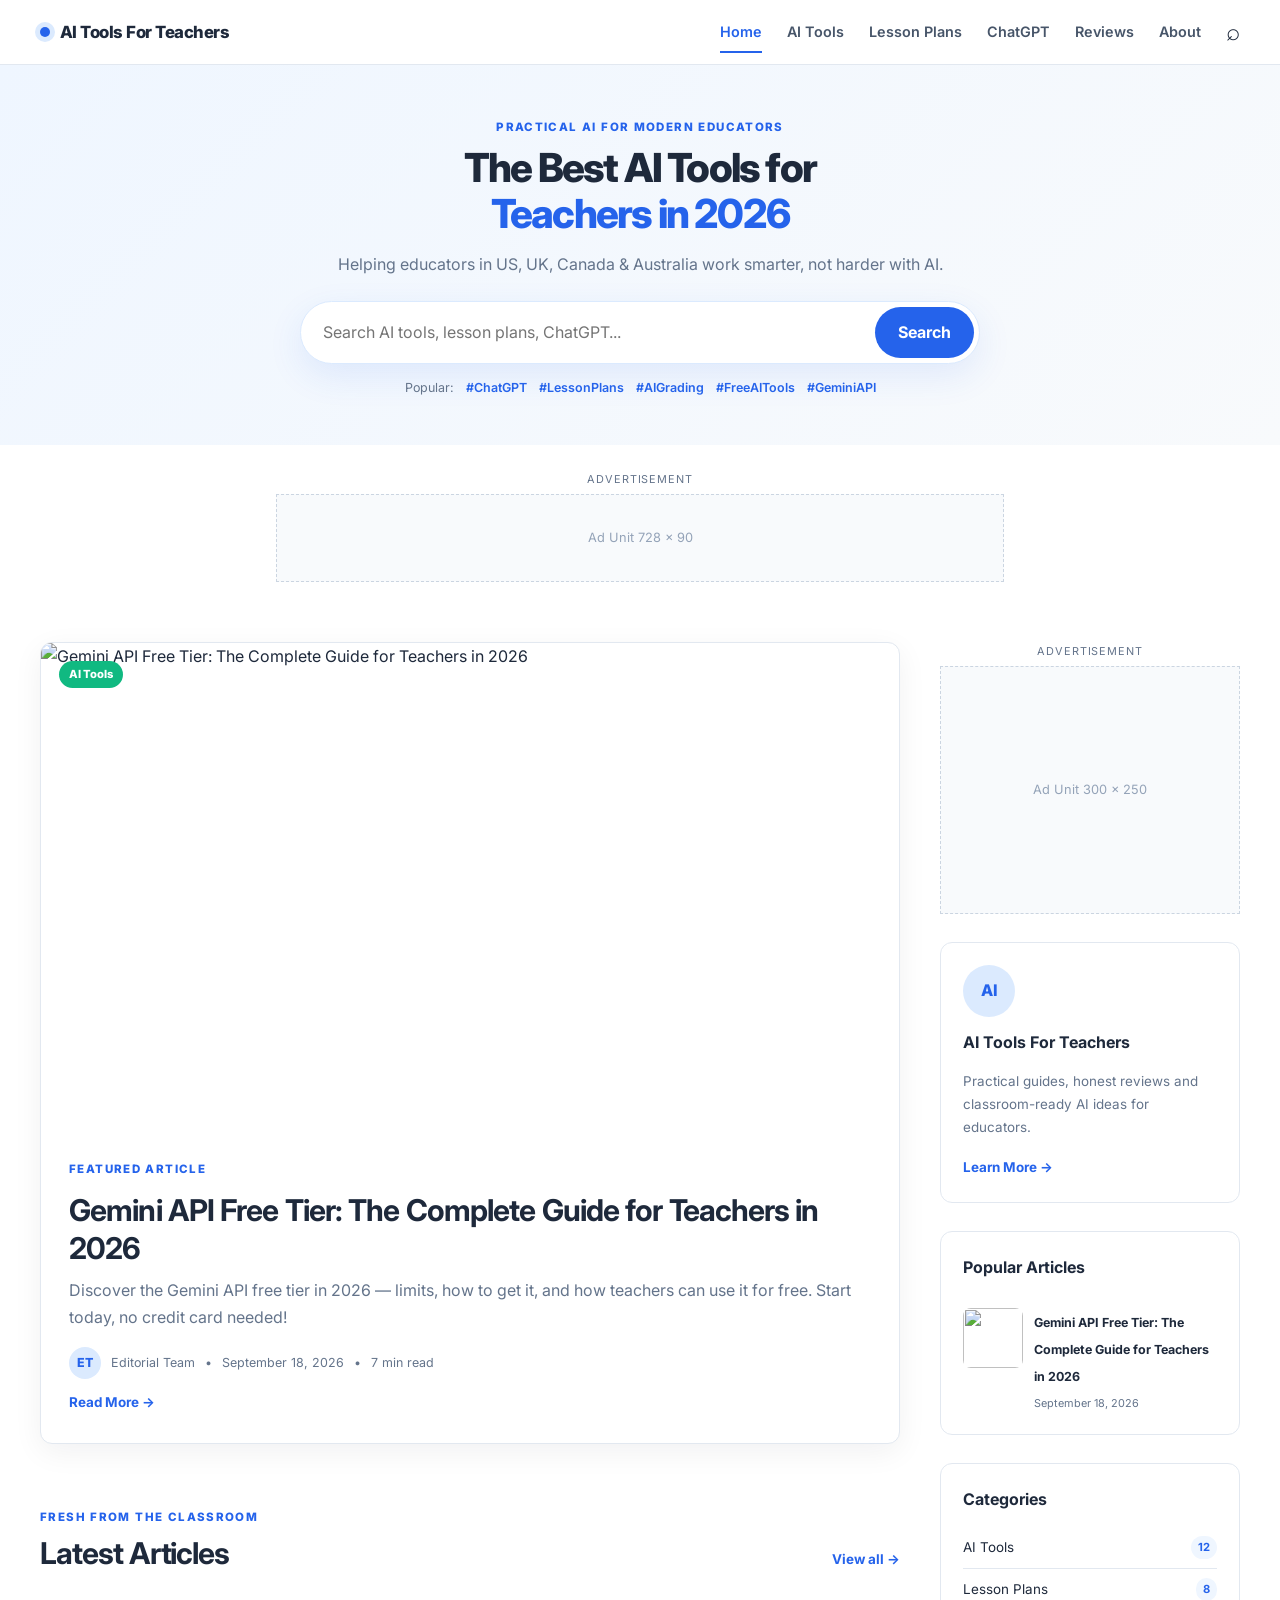
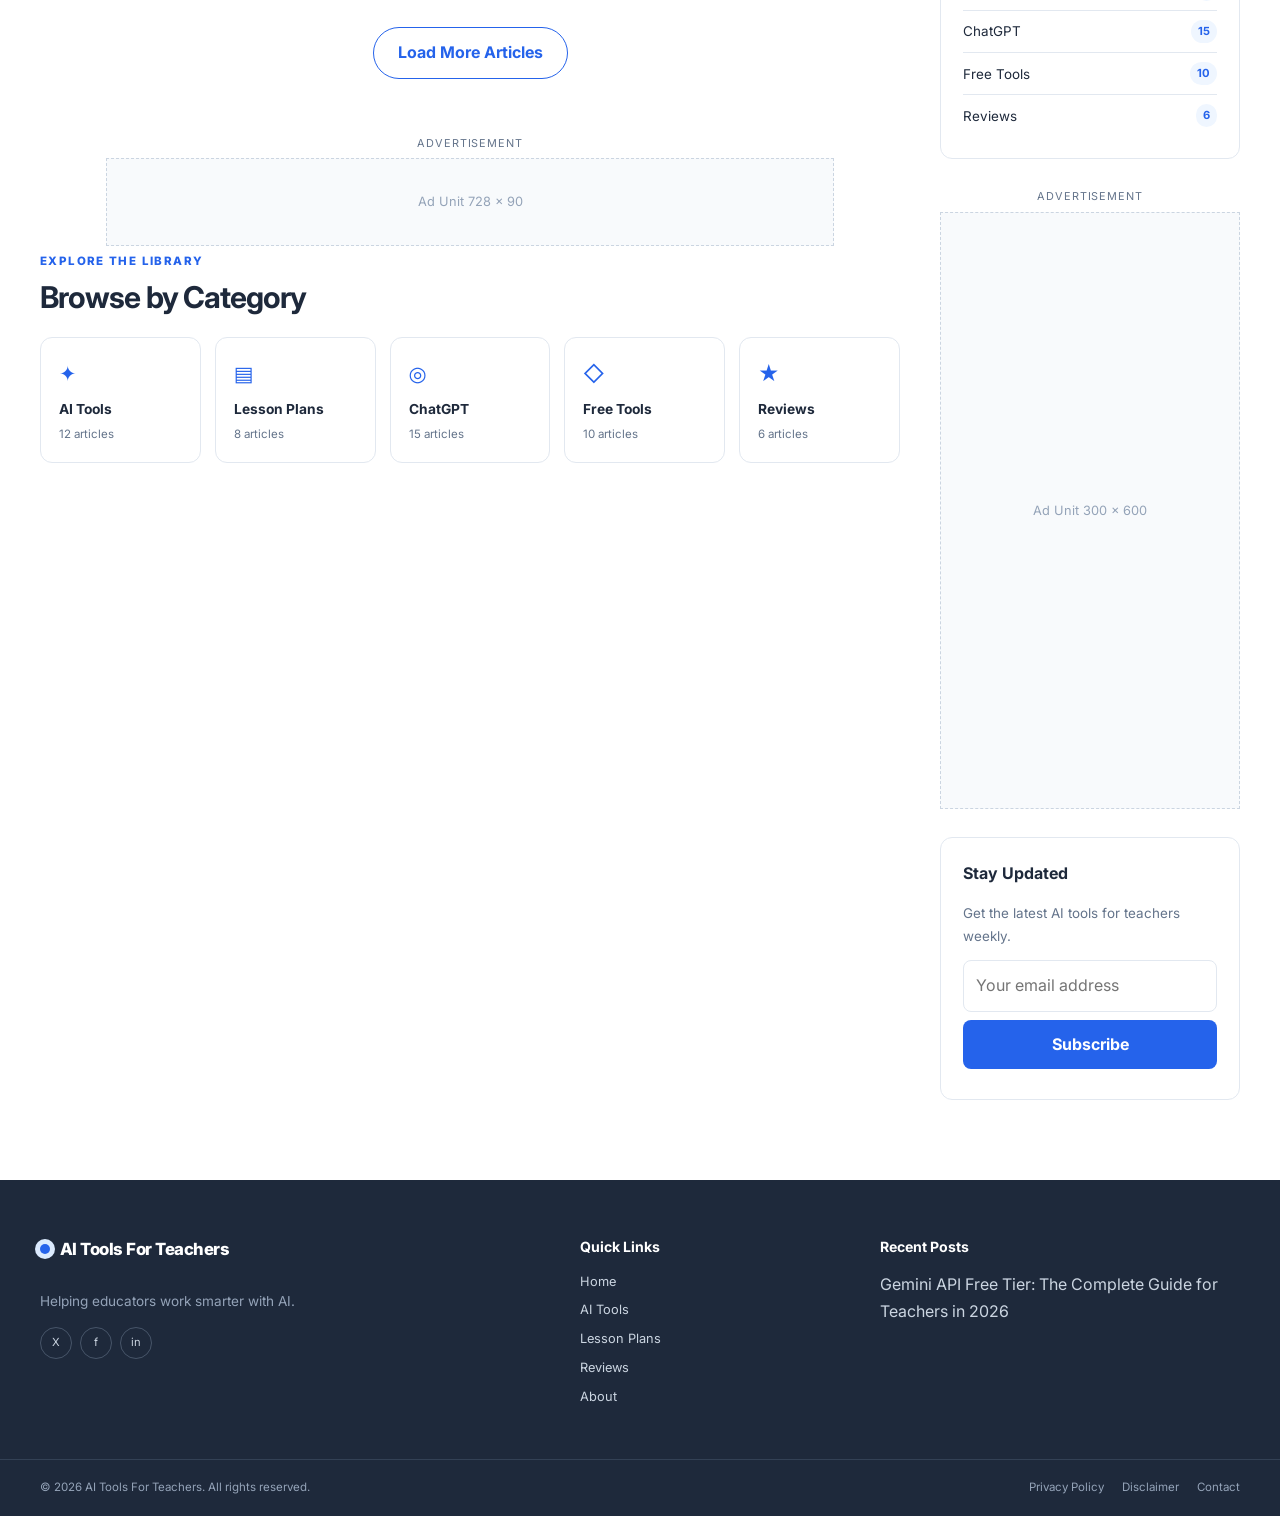
==== index.html @ ed25588e "Add files via upload" ====
<!DOCTYPE html>
<html lang="en">
<head>
  <meta charset="UTF-8">
  <meta name="viewport" content="width=device-width, initial-scale=1.0">
  <meta name="robots" content="index, follow">
  <title>AI Tools For Teachers | The Best AI Tools for Teachers in 2026</title>
  <meta name="description" content="AI Tools For Teachers helps educators discover practical AI tools, lesson planning ideas, ChatGPT resources and honest reviews in 2026.">
  <link rel="canonical" href="https://aitoolsforteachers.example/">
  <meta property="og:type" content="website">
  <meta property="og:title" content="AI Tools For Teachers | The Best AI Tools for Teachers in 2026">
  <meta property="og:description" content="Helping educators work smarter with AI.">
  <meta property="og:image" content="https://picsum.photos/1200/630?random=101">
  <meta property="og:url" content="https://aitoolsforteachers.example/">
  <meta name="twitter:card" content="summary_large_image">
  <meta name="twitter:title" content="AI Tools For Teachers">
  <meta name="twitter:description" content="Helping educators work smarter with AI.">
  <meta name="twitter:image" content="https://picsum.photos/1200/630?random=101">
  <link rel="preconnect" href="https://fonts.googleapis.com">
  <link rel="preconnect" href="https://fonts.gstatic.com" crossorigin>
  <link href="https://fonts.googleapis.com/css2?family=Inter:wght@400;500;600;700;800&display=swap" rel="stylesheet">
  <link rel="stylesheet" href="css/style.css">
  <script type="application/ld+json">
  {
    "@context":"https://schema.org",
    "@type":"WebSite",
    "name":"AI Tools For Teachers",
    "description":"Helping educators work smarter with AI.",
    "url":"https://aitoolsforteachers.example/"
  }
  </script>
</head>
<body>
  <!-- Header / Navigation -->
  <header class="site-header" id="siteHeader">
    <div class="container nav-wrap">
      <a class="brand" href="index.html" aria-label="AI Tools For Teachers home">
        <span class="brand-dot" aria-hidden="true"></span>
        <span>AI Tools For Teachers</span>
      </a>
      <button class="menu-toggle" id="menuToggle" aria-label="Open menu" aria-expanded="false">
        <span></span><span></span><span></span>
      </button>
      <nav class="main-nav" id="mainNav" aria-label="Main navigation">
        <a href="index.html" class="nav-link active">Home</a>
        <a href="category.html?category=AI%20Tools" class="nav-link">AI Tools</a>
        <a href="category.html?category=Lesson%20Plans" class="nav-link">Lesson Plans</a>
        <a href="category.html?category=ChatGPT" class="nav-link">ChatGPT</a>
        <a href="category.html?category=Reviews" class="nav-link">Reviews</a>
        <a href="about.html" class="nav-link">About</a>
        <button class="nav-search" id="navSearch" aria-label="Open search">⌕</button>
      </nav>
    </div>
  </header>

  <!-- Hero -->
  <main>
    <section class="hero">
      <div class="container hero-inner">
        <span class="eyebrow">Practical AI for modern educators</span>
        <h1>The Best AI Tools for<br><span>Teachers in 2026</span></h1>
        <p>Helping educators in US, UK, Canada &amp; Australia work smarter, not harder with AI.</p>
        <form class="hero-search" id="heroSearch">
          <label class="sr-only" for="searchInput">Search articles</label>
          <input id="searchInput" type="search" placeholder="Search AI tools, lesson plans, ChatGPT..." autocomplete="off">
          <button type="submit">Search</button>
        </form>
        <div class="popular-tags" aria-label="Popular topics">
          <span>Popular:</span>
          <a href="category.html?category=ChatGPT">#ChatGPT</a>
          <a href="category.html?category=Lesson%20Plans">#LessonPlans</a>
          <a href="category.html?category=AI%20Tools">#AIGrading</a>
          <a href="category.html?category=Free%20Tools">#FreeAITools</a>
          <a href="category.html?category=AI%20Tools">#GeminiAPI</a>
        </div>
      </div>
    </section>

    <!-- Below Hero Ad -->
    <div class="container ad-wrap">
      <div class="ad-unit ad-728x90"><span class="ad-label">Advertisement</span><div class="ad-placeholder">Ad Unit 728 × 90</div></div>
    </div>

    <!-- Main Content + Sidebar -->
    <section class="section">
      <div class="container content-layout">
        <div class="main-column">
          <!-- Featured Post -->
          <section id="featuredSection">
            <div id="featuredPost"></div>
          </section>

          <!-- Latest Articles -->
          <section class="latest-section">
            <div class="section-heading">
              <div><span class="eyebrow">Fresh from the classroom</span><h2>Latest Articles</h2></div>
              <a href="category.html" class="text-link">View all →</a>
            </div>
            <div class="posts-grid" id="postsGrid"></div>
            <button class="load-more" id="loadMore" type="button">Load More Articles</button>
          </section>

          <!-- In-content Ad -->
          <div class="ad-unit ad-728x90 article-ad"><span class="ad-label">Advertisement</span><div class="ad-placeholder">Ad Unit 728 × 90</div></div>

          <!-- Categories -->
          <section class="categories-section">
            <div class="section-heading"><div><span class="eyebrow">Explore the library</span><h2>Browse by Category</h2></div></div>
            <div class="category-cards">
              <a class="category-card" href="category.html?category=AI%20Tools"><span class="category-icon">✦</span><strong>AI Tools</strong><small>12 articles</small></a>
              <a class="category-card" href="category.html?category=Lesson%20Plans"><span class="category-icon">▤</span><strong>Lesson Plans</strong><small>8 articles</small></a>
              <a class="category-card" href="category.html?category=ChatGPT"><span class="category-icon">◎</span><strong>ChatGPT</strong><small>15 articles</small></a>
              <a class="category-card" href="category.html?category=Free%20Tools"><span class="category-icon">◇</span><strong>Free Tools</strong><small>10 articles</small></a>
              <a class="category-card" href="category.html?category=Reviews"><span class="category-icon">★</span><strong>Reviews</strong><small>6 articles</small></a>
            </div>
          </section>
        </div>

        <!-- Sidebar -->
        <aside class="sidebar">
          <div class="ad-unit ad-300x250"><span class="ad-label">Advertisement</span><div class="ad-placeholder">Ad Unit 300 × 250</div></div>

          <div class="sidebar-card about-widget">
            <div class="mini-avatar">AI</div>
            <h3>AI Tools For Teachers</h3>
            <p>Practical guides, honest reviews and classroom-ready AI ideas for educators.</p>
            <a href="about.html" class="text-link">Learn More →</a>
          </div>

          <div class="sidebar-card">
            <h3>Popular Articles</h3>
            <div id="popularPosts"></div>
          </div>

          <div class="sidebar-card">
            <h3>Categories</h3>
            <div class="category-list">
              <a href="category.html?category=AI%20Tools"><span>AI Tools</span><b>12</b></a>
              <a href="category.html?category=Lesson%20Plans"><span>Lesson Plans</span><b>8</b></a>
              <a href="category.html?category=ChatGPT"><span>ChatGPT</span><b>15</b></a>
              <a href="category.html?category=Free%20Tools"><span>Free Tools</span><b>10</b></a>
              <a href="category.html?category=Reviews"><span>Reviews</span><b>6</b></a>
            </div>
          </div>

          <div class="ad-unit ad-300x600"><span class="ad-label">Advertisement</span><div class="ad-placeholder">Ad Unit 300 × 600</div></div>

          <div class="sidebar-card newsletter">
            <h3>Stay Updated</h3>
            <p>Get the latest AI tools for teachers weekly.</p>
            <form id="newsletterForm">
              <input type="email" placeholder="Your email address" required aria-label="Email address">
              <button type="submit">Subscribe</button>
            </form>
            <small id="newsletterMessage" class="form-message"></small>
          </div>
        </aside>
      </div>
    </section>
  </main>

  <!-- Footer -->
  <footer class="site-footer">
    <div class="container footer-grid">
      <div><a class="brand footer-brand" href="index.html"><span class="brand-dot"></span>AI Tools For Teachers</a><p>Helping educators work smarter with AI.</p><div class="socials"><a href="#" aria-label="Twitter">X</a><a href="#" aria-label="Facebook">f</a><a href="#" aria-label="LinkedIn">in</a></div></div>
      <div><h3>Quick Links</h3><a href="index.html">Home</a><a href="category.html?category=AI%20Tools">AI Tools</a><a href="category.html?category=Lesson%20Plans">Lesson Plans</a><a href="category.html?category=Reviews">Reviews</a><a href="about.html">About</a></div>
      <div><h3>Recent Posts</h3><div id="footerPosts"></div></div>
    </div>
    <div class="footer-bottom"><div class="container"><span>© 2026 AI Tools For Teachers. All rights reserved.</span><div><a href="#">Privacy Policy</a><a href="#">Disclaimer</a><a href="#">Contact</a></div></div></div>
  </footer>

  <script src="js/posts.js" defer></script>
  <script src="js/main.js" defer></script>
</body>
</html>
---- css/style.css ----
/* =========================================================
   AI TOOLS FOR TEACHERS — MASTER STYLESHEET
   ========================================================= */
:root{--primary:#2563EB;--secondary:#F8FAFC;--accent:#10B981;--text:#1E293B;--muted:#64748B;--white:#FFF;--border:#E2E8F0;--shadow:0 8px 30px rgba(15,23,42,.06);--radius:12px;--container:1200px}
*{box-sizing:border-box}html{scroll-behavior:smooth}body{margin:0;font-family:Inter,system-ui,sans-serif;color:var(--text);background:#fff;font-size:16px;line-height:1.7}a{color:inherit;text-decoration:none}img{display:block;max-width:100%}button,input,textarea{font:inherit}.container{width:min(calc(100% - 40px),var(--container));margin-inline:auto}.sr-only{position:absolute;width:1px;height:1px;padding:0;margin:-1px;overflow:hidden;clip:rect(0,0,0,0);white-space:nowrap;border:0}
.site-header{height:65px;background:rgba(255,255,255,.96);border-bottom:1px solid var(--border);position:sticky;top:0;z-index:100;transition:box-shadow .25s}.site-header.scrolled{box-shadow:0 5px 22px rgba(15,23,42,.08)}.nav-wrap{height:65px;display:flex;align-items:center;justify-content:space-between}.brand{display:inline-flex;align-items:center;gap:10px;font-weight:800;letter-spacing:-.03em;font-size:1.05rem}.brand-dot{width:10px;height:10px;background:var(--primary);border-radius:50%;display:inline-block;box-shadow:0 0 0 5px #dbeafe}.main-nav{display:flex;align-items:center;gap:25px}.nav-link{font-size:.9rem;font-weight:600;color:#475569;position:relative}.nav-link:hover,.nav-link.active{color:var(--primary)}.nav-link.active:after{content:"";height:2px;background:var(--primary);position:absolute;left:0;right:0;bottom:-8px}.nav-search{border:0;background:transparent;color:var(--text);font-size:1.5rem;cursor:pointer;padding:2px 0}.menu-toggle{display:none;border:0;background:transparent;padding:8px;cursor:pointer}.menu-toggle span{display:block;width:23px;height:2px;background:var(--text);margin:5px}
.hero{height:380px;background:linear-gradient(135deg,#EFF6FF 0%,#F8FAFC 100%);display:flex;align-items:center;text-align:center}.hero-inner{max-width:900px}.eyebrow{display:inline-block;text-transform:uppercase;letter-spacing:.12em;font-size:.72rem;font-weight:800;color:var(--primary);margin-bottom:8px}.hero h1,.page-hero h1{font-size:2.5rem;line-height:1.15;letter-spacing:-.045em;margin:0 0 14px;font-weight:800}.hero h1 span{color:var(--primary)}.hero p{color:var(--muted);margin:0 auto 22px;max-width:650px}.hero-search{width:min(680px,100%);display:flex;margin:0 auto 13px;background:#fff;border:1px solid #dbeafe;border-radius:999px;padding:5px;box-shadow:0 12px 35px rgba(37,99,235,.1)}.hero-search input{border:0;outline:0;padding:12px 17px;flex:1;background:transparent;min-width:0}.hero-search button,.newsletter button,.btn-primary{border:0;background:var(--primary);color:#fff;font-weight:700;border-radius:999px;padding:11px 23px;cursor:pointer}.popular-tags{display:flex;justify-content:center;gap:12px;flex-wrap:wrap;font-size:.78rem;color:var(--muted)}.popular-tags a{color:var(--primary);font-weight:600}.ad-wrap{padding-top:25px}.ad-unit{display:flex;flex-direction:column;align-items:center;color:var(--muted);font-size:.68rem}.ad-label{text-transform:uppercase;letter-spacing:.08em;margin-bottom:6px}.ad-placeholder{width:100%;height:100%;border:1px dashed #CBD5E1;background:#F8FAFC;display:flex;align-items:center;justify-content:center;color:#94A3B8;font-size:.8rem}.ad-728x90{width:100%;max-width:728px;height:112px;margin-inline:auto}.ad-300x250{width:300px;height:272px}.ad-300x600{width:300px;height:622px}.ad-in-content,.ad-after-content{height:112px;width:100%;max-width:728px;margin:36px auto}.section{padding:60px 0}.content-layout{display:grid;grid-template-columns:minmax(0,1fr) 300px;gap:40px;align-items:start}.sidebar{display:flex;flex-direction:column;gap:28px;position:sticky;top:88px}.main-column{min-width:0}.featured-card{border:1px solid var(--border);border-radius:var(--radius);overflow:hidden;background:#fff;box-shadow:var(--shadow);transition:transform .2s,box-shadow .2s}.featured-card:hover{transform:translateY(-3px);box-shadow:0 14px 40px rgba(15,23,42,.1)}.featured-image-wrap{position:relative;aspect-ratio:16/9;background:#e2e8f0}.featured-image-wrap img{width:100%;height:100%;object-fit:cover}.post-badge{position:absolute;left:18px;top:18px;background:var(--accent);color:#fff;border-radius:999px;padding:4px 10px;font-size:.7rem;font-weight:800}.featured-content{padding:28px}.featured-content h2{font-size:1.875rem;line-height:1.25;margin:5px 0 10px;letter-spacing:-.03em}.featured-content p{color:var(--muted);margin:0 0 15px}.post-meta{display:flex;align-items:center;gap:10px;color:var(--muted);font-size:.78rem;flex-wrap:wrap}.avatar{width:32px;height:32px;border-radius:50%;background:#dbeafe;color:var(--primary);display:inline-flex;align-items:center;justify-content:center;font-weight:800}.read-link,.text-link{color:var(--primary);font-size:.84rem;font-weight:700;display:inline-block;margin-top:12px}.latest-section{margin-top:58px}.section-heading{display:flex;align-items:end;justify-content:space-between;margin-bottom:22px}.section-heading h2{font-size:1.875rem;line-height:1.2;letter-spacing:-.035em;margin:0}.section-heading .text-link{margin:0}.posts-grid{display:grid;grid-template-columns:repeat(2,minmax(0,1fr));gap:24px}.post-card{border:1px solid var(--border);border-radius:var(--radius);background:#fff;overflow:hidden;box-shadow:var(--shadow);transition:transform .2s,box-shadow .2s;display:flex;flex-direction:column}.post-card:hover{transform:translateY(-4px);box-shadow:0 16px 40px rgba(15,23,42,.1)}.card-image{aspect-ratio:16/9;overflow:hidden;background:#e2e8f0}.card-image img{width:100%;height:100%;object-fit:cover;transition:transform .35s}.post-card:hover .card-image img{transform:scale(1.03)}.card-content{padding:21px;display:flex;flex-direction:column;height:100%}.card-content h3{font-size:1.1rem;line-height:1.35;margin:8px 0}.card-content p{color:var(--muted);font-size:.88rem;margin:0 0 10px}.card-content .post-meta{margin-top:auto}.card-content .read-link{margin-top:12px}.load-more{display:block;margin:34px auto 0;padding:11px 24px;border:1px solid var(--primary);color:var(--primary);background:#fff;border-radius:999px;font-weight:700;cursor:pointer}.load-more:hover{background:#EFF6FF}.sidebar-card{border:1px solid var(--border);border-radius:var(--radius);padding:22px;background:#fff}.sidebar-card h3{font-size:1rem;margin:0 0 14px}.sidebar-card p{font-size:.84rem;color:var(--muted);margin:5px 0}.about-widget{text-align:left}.mini-avatar{width:52px;height:52px;border-radius:50%;background:#dbeafe;color:var(--primary);display:flex;align-items:center;justify-content:center;font-weight:800;margin-bottom:12px}.mini-avatar.large{width:76px;height:76px;font-size:1.2rem}.popular-item{display:grid;grid-template-columns:60px 1fr;gap:11px;padding:13px 0;border-bottom:1px solid var(--border)}.popular-item:last-child{border-bottom:0;padding-bottom:0}.popular-item img{width:60px;height:60px;object-fit:cover;border-radius:8px}.popular-item a{font-size:.78rem;font-weight:700;line-height:1.35}.popular-item small{display:block;color:var(--muted);font-size:.68rem;margin-top:4px}.category-list a{display:flex;align-items:center;justify-content:space-between;padding:9px 0;border-bottom:1px solid var(--border);font-size:.84rem}.category-list a:last-child{border-bottom:0}.category-list b{font-size:.7rem;background:#EFF6FF;color:var(--primary);border-radius:999px;padding:2px 7px}.newsletter input{width:100%;padding:11px 12px;border:1px solid var(--border);border-radius:8px;outline:0;margin:8px 0}.newsletter button{width:100%;border-radius:8px}.form-message{display:block;color:var(--accent);font-size:.72rem;margin-top:8px}.category-cards{display:grid;grid-template-columns:repeat(5,1fr);gap:14px}.category-card{border:1px solid var(--border);border-radius:var(--radius);padding:18px;background:#fff;display:flex;flex-direction:column;gap:3px;transition:transform .2s,border-color .2s}.category-card:hover{transform:translateY(-3px);border-color:#bfdbfe}.category-icon{font-size:1.3rem;color:var(--primary);margin-bottom:4px}.category-card strong{font-size:.86rem}.category-card small{color:var(--muted);font-size:.72rem}.article-ad{margin-top:55px}.site-footer{background:#1E293B;color:#cbd5e1;margin-top:20px;padding-top:55px}.footer-grid{display:grid;grid-template-columns:2fr 1fr 1.5fr;gap:60px;padding-bottom:45px}.footer-brand{color:#fff;margin-bottom:13px}.footer-grid p{color:#94a3b8;font-size:.85rem;max-width:330px}.footer-grid h3{font-size:.88rem;color:#fff;margin:0 0 12px}.footer-grid>div>a:not(.brand){display:block;font-size:.8rem;margin:7px 0;color:#cbd5e1}.socials{display:flex;gap:8px;margin-top:14px}.socials a,.author-social a{width:32px;height:32px;border:1px solid #475569;border-radius:50%;display:inline-flex;align-items:center;justify-content:center;font-size:.7rem}.footer-bottom{border-top:1px solid #334155;padding:18px 0;font-size:.72rem;color:#94a3b8}.footer-bottom .container{display:flex;justify-content:space-between;gap:20px}.footer-bottom a{margin-left:18px}.post-page{padding:45px 0 70px}.post-layout{display:grid;grid-template-columns:minmax(0,780px) 300px;gap:55px;align-items:start;justify-content:center}.post-main{min-width:0}.breadcrumb{display:flex;gap:8px;color:var(--muted);font-size:.76rem;margin-bottom:22px}.breadcrumb a{color:var(--primary)}.post-header .post-badge{position:static;display:inline-block}.post-header h1{font-size:2.5rem;line-height:1.15;letter-spacing:-.045em;margin:12px 0 15px}.post-header .post-meta{margin-bottom:25px}.post-featured{width:100%;aspect-ratio:16/9;object-fit:cover;border-radius:12px}.image-caption{font-size:.72rem;color:var(--muted);margin-top:7px}.post-body{font-size:1rem;line-height:1.8}.post-body .lead{font-size:1.12rem;color:#334155}.post-body h2{font-size:1.875rem;line-height:1.3;margin:45px 0 14px;padding-left:14px;border-left:4px solid var(--primary)}.post-body h3{font-size:1.5rem;margin:32px 0 10px}.post-body p{margin:20px 0}.post-body ul,.post-body ol{padding-left:25px;margin:20px 0}.post-body li{margin:8px 0}.post-body blockquote{margin:28px 0;padding:17px 20px;border-left:4px solid var(--primary);background:#EFF6FF;color:#334155;border-radius:0 8px 8px 0}.post-body pre{background:#0f172a;color:#e2e8f0;border-radius:10px;padding:18px;overflow:auto;font-size:.82rem;line-height:1.6}.post-body table{width:100%;border-collapse:collapse;margin:25px 0;font-size:.85rem}.post-body th,.post-body td{padding:11px;border:1px solid var(--border);text-align:left}.post-body th{background:#f1f5f9}.post-body tbody tr:nth-child(even){background:#f8fafc}.post-body a{color:var(--primary);text-decoration:underline}.post-tags{display:flex;gap:8px;flex-wrap:wrap;margin:30px 0}.post-tags a{background:#EFF6FF;color:var(--primary);border-radius:999px;padding:5px 11px;font-size:.74rem;font-weight:700}.author-box{display:flex;gap:20px;padding:24px;background:#F8FAFC;border:1px solid var(--border);border-radius:12px;margin:25px 0}.author-avatar{width:70px;height:70px;border-radius:50%;background:#dbeafe;color:var(--primary);display:flex;align-items:center;justify-content:center;font-weight:800;flex:0 0 auto}.author-box h3{margin:0;font-size:1rem}.author-box p{font-size:.82rem;color:var(--muted);margin:5px 0}.author-social{display:flex;gap:7px;margin-top:8px}.related-section{margin-top:55px}.related-grid{display:grid;grid-template-columns:repeat(3,1fr);gap:18px}.comments{margin-top:60px}.comments h2{font-size:1.5rem;margin-bottom:4px}.comments p{color:var(--muted);font-size:.85rem}.form-row{display:grid;grid-template-columns:1fr 1fr;gap:14px}.comments input,.comments textarea{width:100%;border:1px solid var(--border);border-radius:8px;padding:12px;margin:8px 0;outline:0;resize:vertical}.page-hero{background:#F8FAFC;padding:65px 0}.page-hero p{color:var(--muted);max-width:700px}.category-grid{grid-template-columns:repeat(2,1fr)}.narrow-content{max-width:900px}.about-intro{display:grid;grid-template-columns:90px 1fr;gap:25px;align-items:start;margin-bottom:45px}.prose{max-width:780px}.prose h2{font-size:1.7rem;margin-top:40px}.prose li{margin:8px 0}
@media(max-width:1023px){.main-nav{gap:15px}.content-layout{grid-template-columns:minmax(0,1fr) 260px;gap:25px}.sidebar{position:static}.ad-300x250,.ad-300x600{width:100%}.category-cards{grid-template-columns:repeat(3,1fr)}.post-layout{grid-template-columns:minmax(0,1fr) 260px;gap:30px}}
@media(max-width:767px){.container{width:min(calc(100% - 28px),var(--container))}.site-header,.nav-wrap{height:62px}.menu-toggle{display:block}.main-nav{display:none;position:absolute;top:62px;left:0;right:0;background:#fff;border-bottom:1px solid var(--border);padding:15px;flex-direction:column;align-items:stretch;gap:0;box-shadow:0 12px 25px rgba(15,23,42,.08)}.main-nav.open{display:flex}.nav-link{padding:10px 4px}.nav-link.active:after{display:none}.nav-search{align-self:flex-start;padding:10px 4px}.hero{height:auto;min-height:340px;padding:48px 0}.hero h1,.page-hero h1,.post-header h1{font-size:2rem}.hero p{font-size:.9rem}.hero-search{padding:4px}.hero-search button{padding:10px 17px}.popular-tags{gap:8px}.section{padding:36px 0}.content-layout,.post-layout{display:flex;flex-direction:column}.main-column,.post-main,.sidebar{width:100%}.sidebar{gap:22px}.posts-grid,.category-grid{grid-template-columns:1fr}.featured-content{padding:21px}.featured-content h2{font-size:1.5rem}.section-heading{align-items:start}.section-heading h2{font-size:1.5rem}.category-cards{display:flex;overflow-x:auto;padding-bottom:8px}.category-card{min-width:150px}.ad-300x600{height:272px}.ad-728x90,.ad-in-content,.ad-after-content{height:100px}.footer-grid{grid-template-columns:1fr;gap:28px;padding-bottom:32px}.footer-bottom .container{display:block}.footer-bottom .container>div{margin-top:8px}.footer-bottom a{margin:0 15px 0 0}.post-page{padding:30px 0 50px}.post-body h2{font-size:1.5rem;margin-top:35px}.post-body h3{font-size:1.2rem}.related-grid{grid-template-columns:1fr}.author-box{align-items:flex-start}.form-row{grid-template-columns:1fr}.about-intro{grid-template-columns:1fr}.page-hero{padding:45px 0}.post-featured{border-radius:8px}}
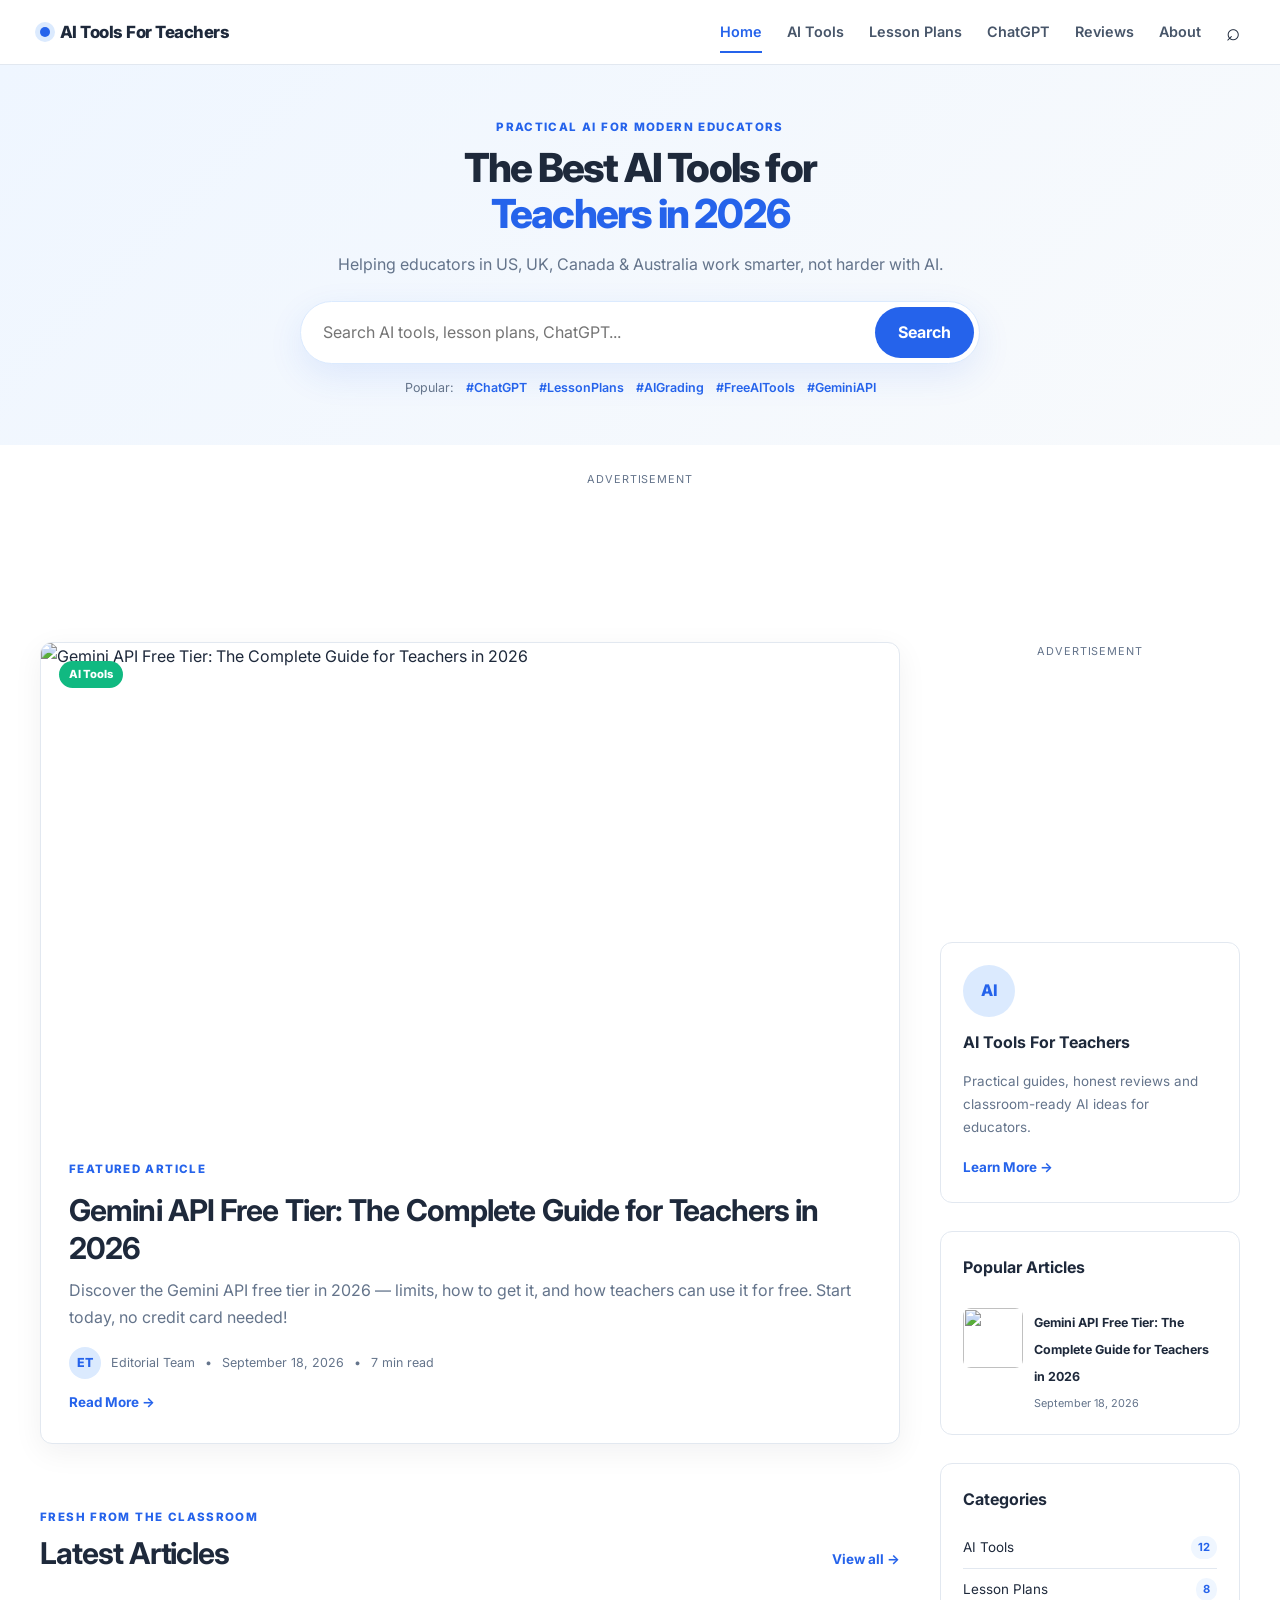
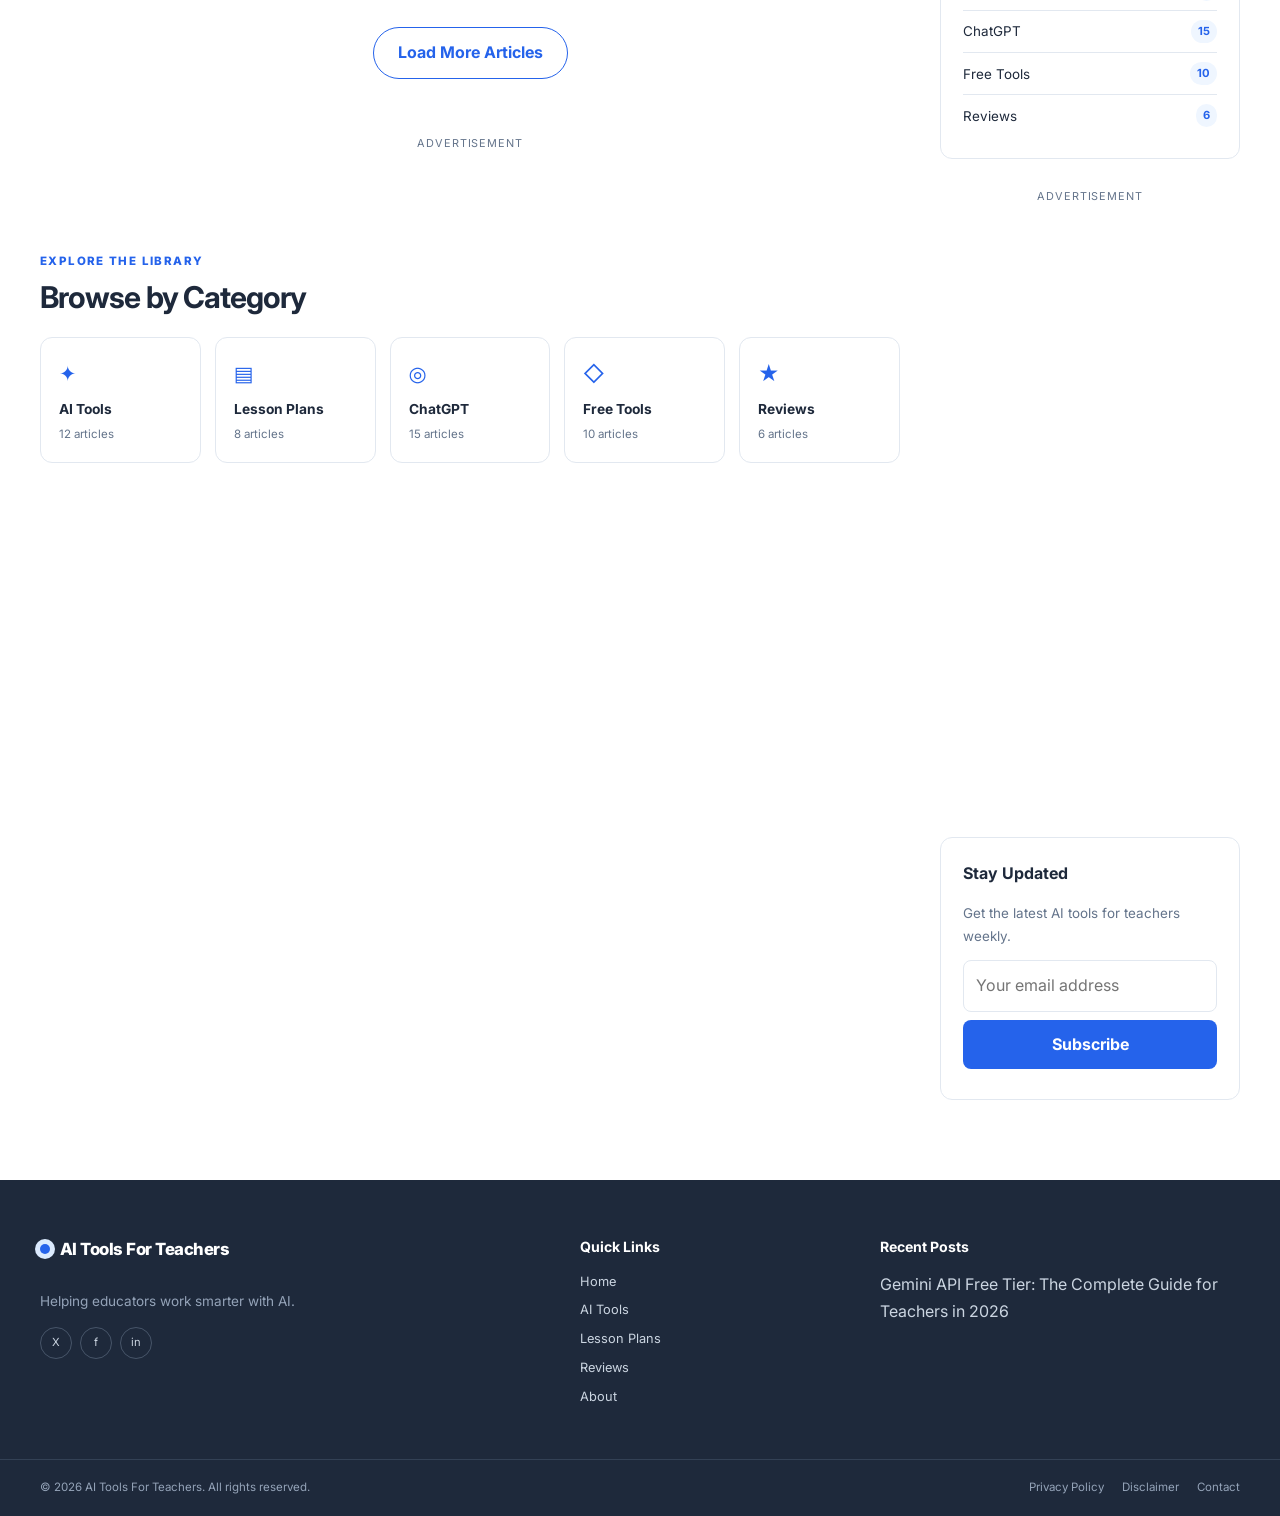
==== commit cadeb672: "Add Eonads ad tags to index, category, and post pages" ====
--- a/index.html
+++ b/index.html
@@ -78,7 +78,9 @@
 
     <!-- Below Hero Ad -->
     <div class="container ad-wrap">
-      <div class="ad-unit ad-728x90"><span class="ad-label">Advertisement</span><div class="ad-placeholder">Ad Unit 728 × 90</div></div>
+      <div class="ad-unit ad-728x90"><span class="ad-label">Advertisement</span><!-- ads by Eonads -->
+<ins class="e728x90" id="728x90" data-revive-hash="c59d473b99e87dfca98814f1ce13bc29" data-revive-zoneid="66893" data-revive-id="f87497be83f6ed6b52c3b340d803ae0d"></ins>
+<script async src="//network.eonads.com/adserver/www/delivery/asyncjs.php"></script><!-- ads by Eonads --></div>
     </div>
 
     <!-- Main Content + Sidebar -->
@@ -101,7 +103,9 @@
           </section>
 
           <!-- In-content Ad -->
-          <div class="ad-unit ad-728x90 article-ad"><span class="ad-label">Advertisement</span><div class="ad-placeholder">Ad Unit 728 × 90</div></div>
+          <div class="ad-unit ad-728x90 article-ad"><span class="ad-label">Advertisement</span><!-- ads by Eonads -->
+<ins class="e728x90" id="728x90" data-revive-hash="c59d473b99e87dfca98814f1ce13bc29" data-revive-zoneid="66893" data-revive-id="f87497be83f6ed6b52c3b340d803ae0d"></ins>
+<script async src="//network.eonads.com/adserver/www/delivery/asyncjs.php"></script><!-- ads by Eonads --></div>
 
           <!-- Categories -->
           <section class="categories-section">
@@ -118,7 +122,9 @@
 
         <!-- Sidebar -->
         <aside class="sidebar">
-          <div class="ad-unit ad-300x250"><span class="ad-label">Advertisement</span><div class="ad-placeholder">Ad Unit 300 × 250</div></div>
+          <div class="ad-unit ad-300x250"><span class="ad-label">Advertisement</span><!-- ads by Eonads -->
+<ins class="e300x250" id="300x250" data-revive-hash="c59d473b99e87dfca98814f1ce13bc29" data-revive-zoneid="66894" data-revive-id="f87497be83f6ed6b52c3b340d803ae0d"></ins>
+<script async src="//network.eonads.com/adserver/www/delivery/asyncjs.php"></script><!-- ads by Eonads --></div>
 
           <div class="sidebar-card about-widget">
             <div class="mini-avatar">AI</div>
@@ -143,7 +149,9 @@
             </div>
           </div>
 
-          <div class="ad-unit ad-300x600"><span class="ad-label">Advertisement</span><div class="ad-placeholder">Ad Unit 300 × 600</div></div>
+          <div class="ad-unit ad-300x600"><span class="ad-label">Advertisement</span><!-- ads by Eonads -->
+<ins class="e300x600" id="300x600" data-revive-hash="c59d473b99e87dfca98814f1ce13bc29" data-revive-zoneid="66895" data-revive-id="f87497be83f6ed6b52c3b340d803ae0d"></ins>
+<script async src="//network.eonads.com/adserver/www/delivery/asyncjs.php"></script><!-- ads by Eonads --></div>
 
           <div class="sidebar-card newsletter">
             <h3>Stay Updated</h3>
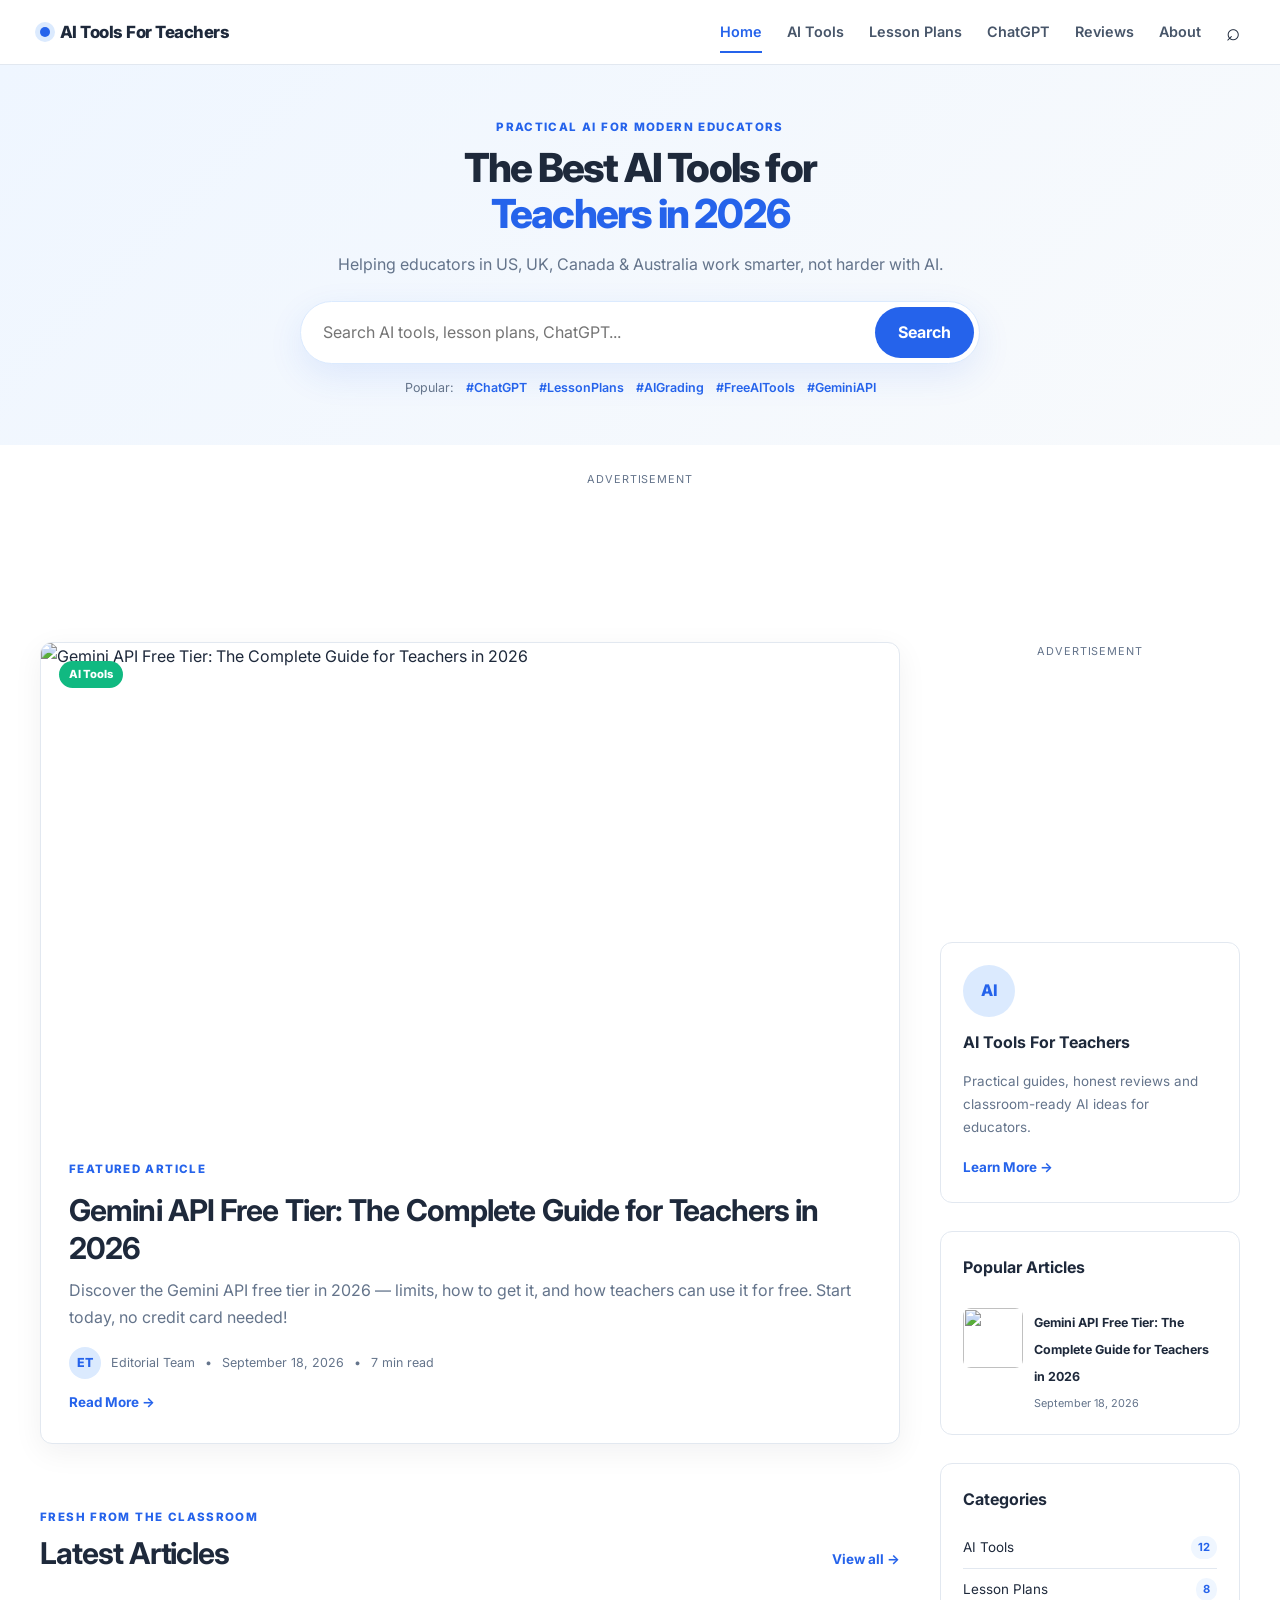
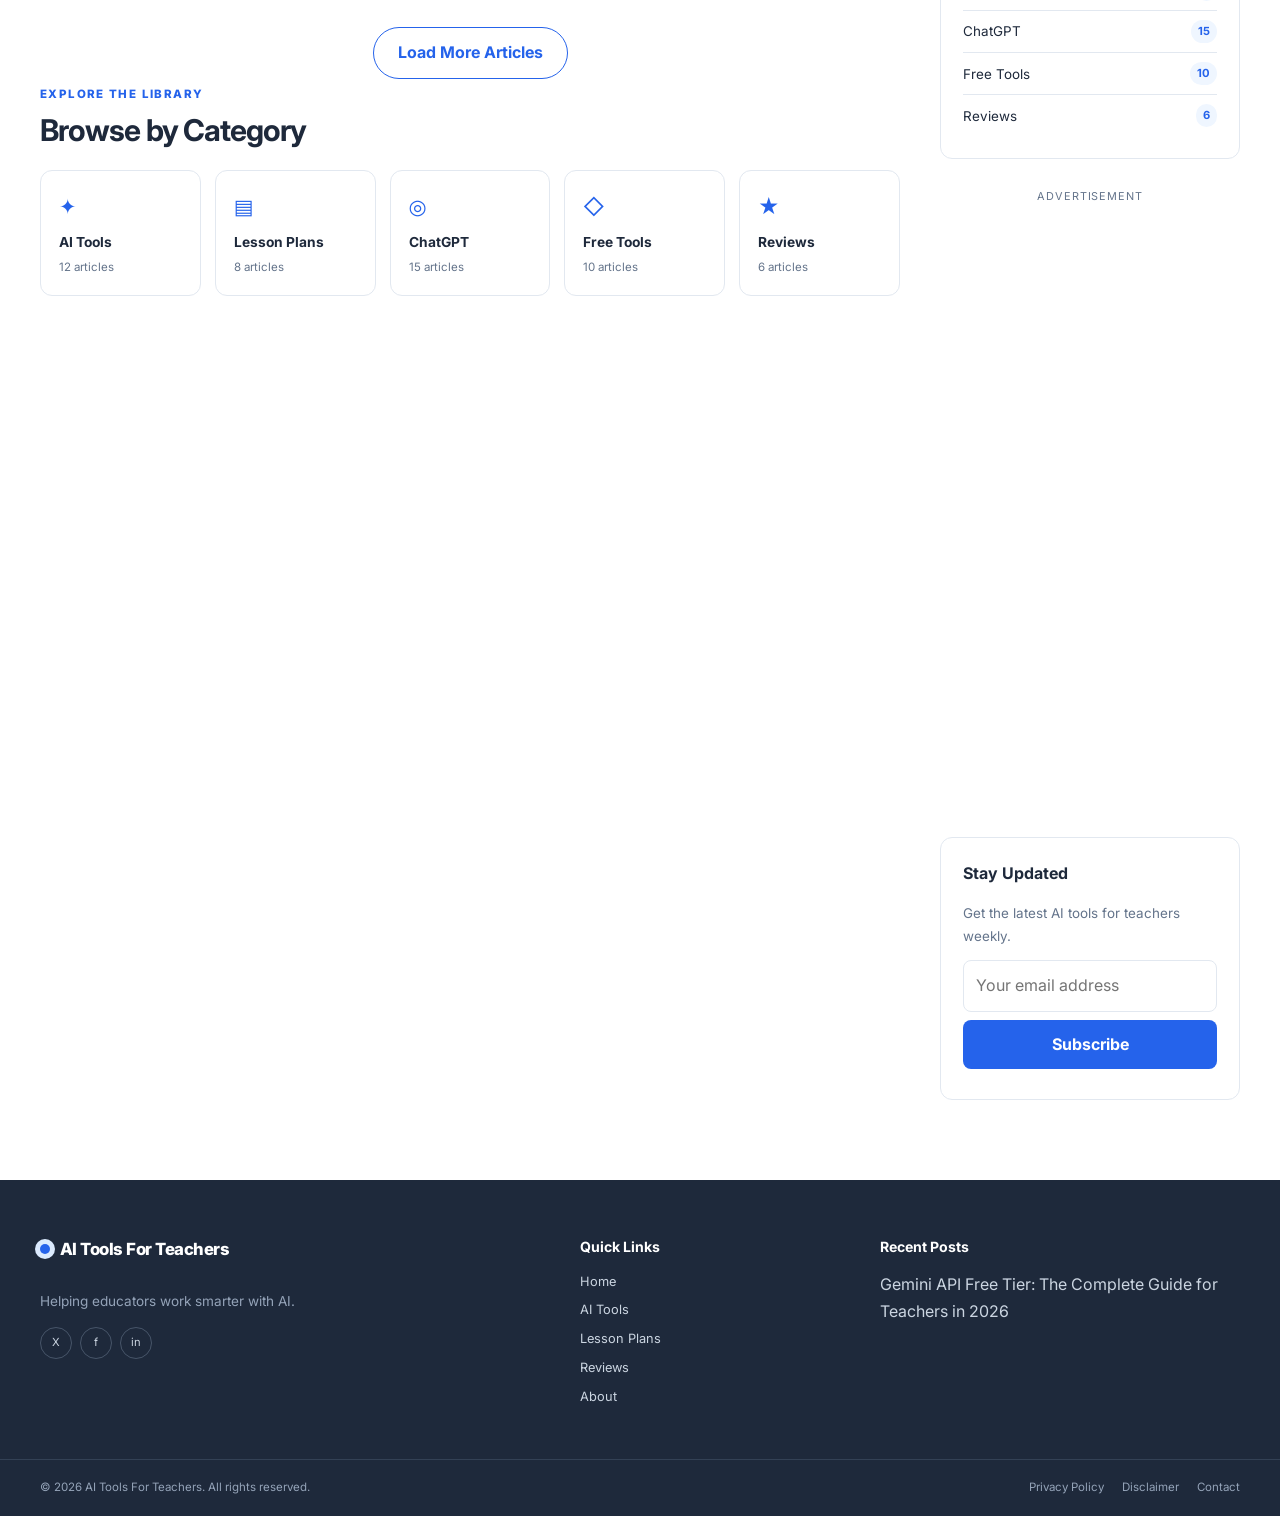
==== commit d040a2da: "Limit ads to 3 per page and add sitemap.xml" ====
--- a/index.html
+++ b/index.html
@@ -102,10 +102,7 @@
             <button class="load-more" id="loadMore" type="button">Load More Articles</button>
           </section>
 
-          <!-- In-content Ad -->
-          <div class="ad-unit ad-728x90 article-ad"><span class="ad-label">Advertisement</span><!-- ads by Eonads -->
-<ins class="e728x90" id="728x90" data-revive-hash="c59d473b99e87dfca98814f1ce13bc29" data-revive-zoneid="66893" data-revive-id="f87497be83f6ed6b52c3b340d803ae0d"></ins>
-<script async src="//network.eonads.com/adserver/www/delivery/asyncjs.php"></script><!-- ads by Eonads --></div>
+
 
           <!-- Categories -->
           <section class="categories-section">
